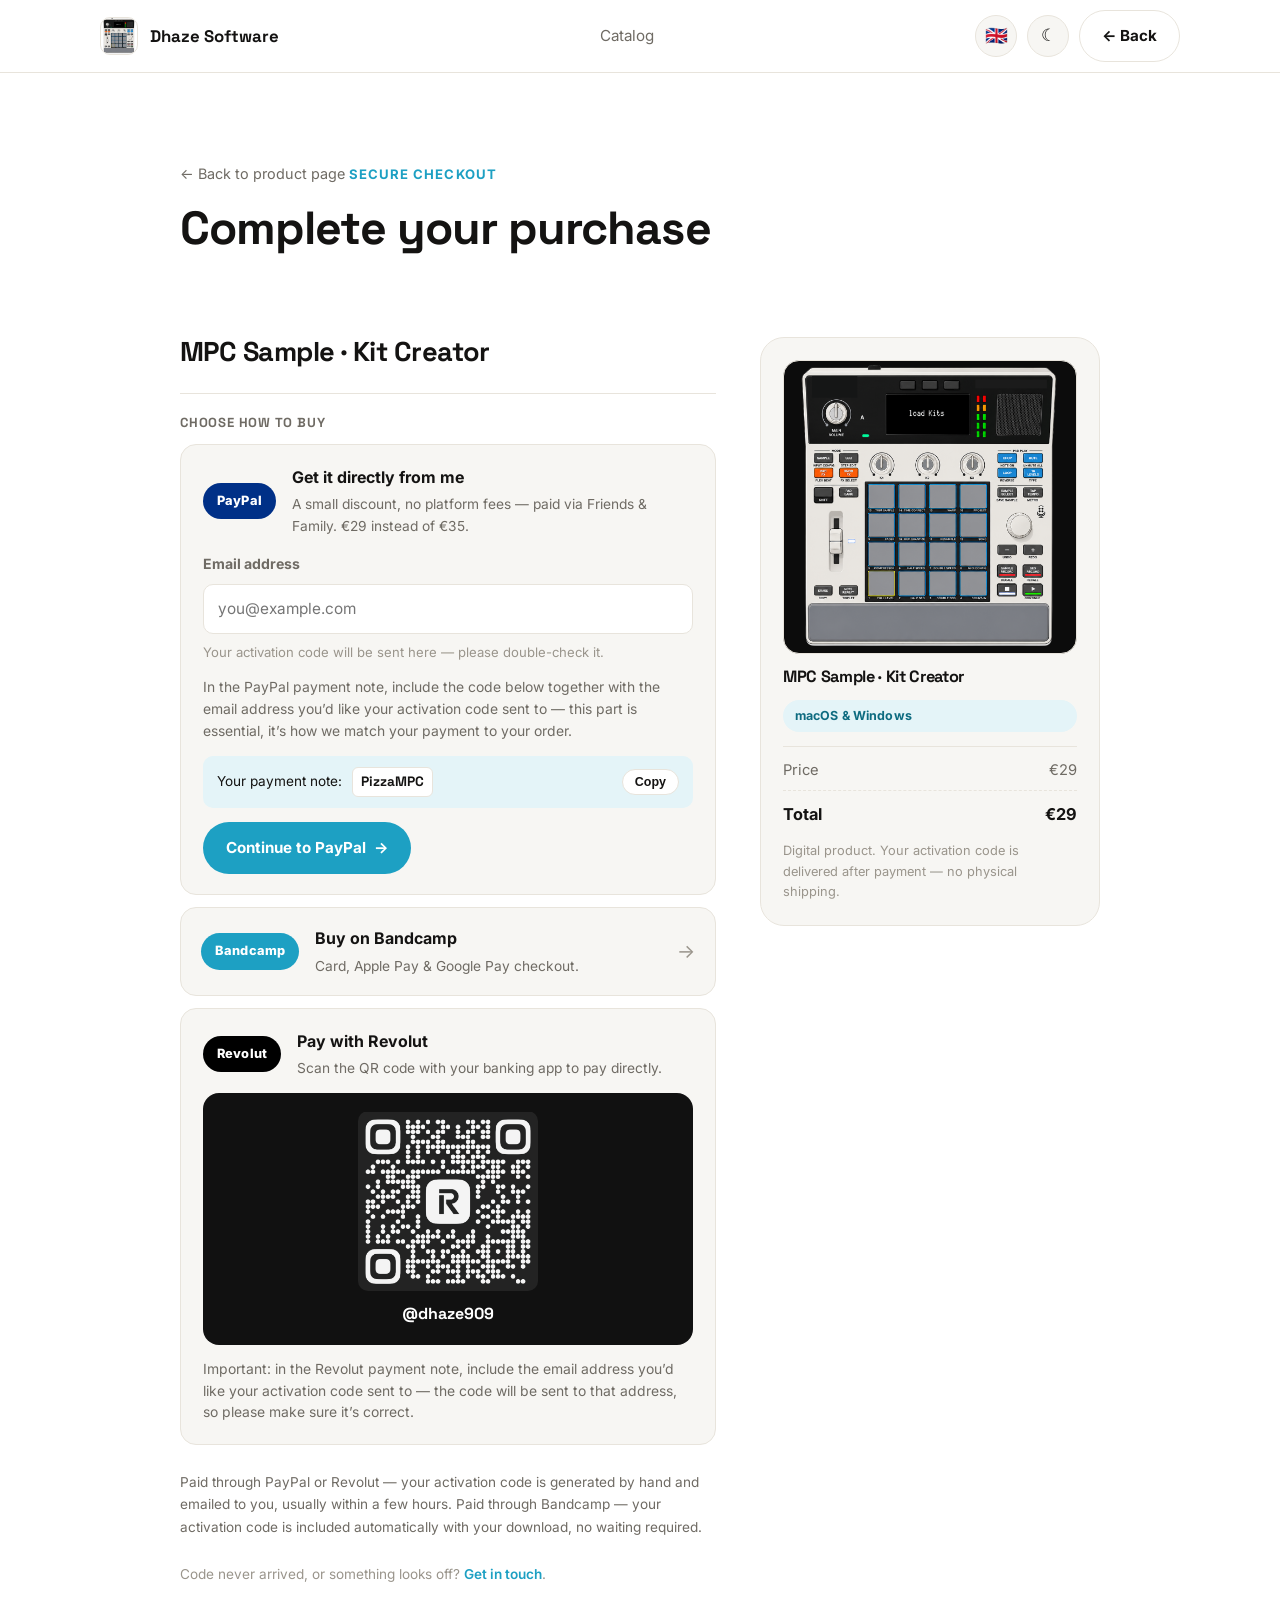
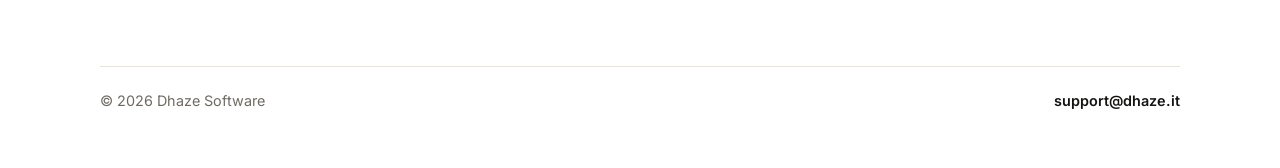
==== checkout.html @ 211a7dbd "Add files via upload" ====
<!DOCTYPE html>
<html lang="en">
<head>
<meta charset="UTF-8" />
<meta name="viewport" content="width=device-width, initial-scale=1.0" />
<title>Checkout — Dhaze Software</title>
<meta name="description" content="Complete your purchase — MPC Sample · Kit Creator." />
<meta name="robots" content="noindex" />
<link rel="icon" href="assets/logo-mpc-sample-kitmaker.png" />
<link rel="preconnect" href="https://fonts.googleapis.com" />
<link rel="preconnect" href="https://fonts.gstatic.com" crossorigin />
<link href="https://fonts.googleapis.com/css2?family=Inter:wght@400;500;600;700&family=Space+Grotesk:wght@500;600;700&display=swap" rel="stylesheet" />
<link rel="stylesheet" href="style.css" />
<script>
  (function () {
    var saved = localStorage.getItem('theme');
    var theme = saved || (window.matchMedia('(prefers-color-scheme: dark)').matches ? 'dark' : 'light');
    document.documentElement.setAttribute('data-theme', theme);
  })();
</script>
</head>
<body>

<header class="site-header">
  <div class="container nav">
    <a class="brand" href="index.html">
      <img src="assets/logo-mpc-sample-kitmaker.png" alt="Logo" />
      <span>Dhaze Software</span>
    </a>
    <nav class="nav-links">
      <a href="index.html#catalog" data-i18n="common.catalog">Catalog</a>
    </nav>
    <div class="nav-actions">
      <div id="lang-switcher"></div>
      <button class="theme-toggle" id="theme-toggle" type="button" data-i18n-aria="common.themeToggle" aria-label="Toggle dark mode">☾</button>
      <a class="btn btn-outline" id="back-link" href="index.html" data-i18n="common.back">← Back</a>
    </div>
  </div>
</header>

<main>

  <section class="product-hero">
    <div class="container" style="max-width:920px;">
      <a class="back-link" id="back-link-2" href="index.html" data-i18n="common.backToProduct">← Back to product page</a>
      <div class="kicker" data-i18n="checkout.kicker">Secure checkout</div>
      <h1 style="font-size:clamp(2rem,4.2vw,2.9rem);" data-i18n="checkout.title">Complete your purchase</h1>
    </div>
  </section>

  <section class="section">
    <div class="container" style="max-width:920px;">
      <div class="checkout-grid">

        <div class="checkout-form">

          <h2 id="co-product-title">MPC Sample · Kit Creator</h2>

          <div class="payment-section">
            <h3 data-i18n="checkout.payment.title">Choose how to buy</h3>

            <div class="payment-card payment-card--paypal">
              <div class="payment-card-head">
                <span class="payment-badge payment-badge--paypal">PayPal</span>
                <span class="payment-option-text">
                  <strong data-i18n="checkout.payment.paypal.title">Get it directly from me</strong>
                  <span data-i18n="checkout.payment.paypal.subtitle">A small discount, no platform fees — paid via Friends &amp; Family.</span>
                </span>
              </div>
              <div class="field">
                <label for="co-email" data-i18n="checkout.form.emailLabel">Email address</label>
                <input type="email" id="co-email" placeholder="you@example.com" data-i18n-placeholder="index.contact.emailPlaceholder" required autocomplete="email" />
                <p class="field-hint" data-i18n="checkout.form.emailHint">Your activation code will be sent here — please double-check it.</p>
              </div>
              <p class="payment-instructions" data-i18n="checkout.payment.paypal.instructions">In the PayPal payment note, include the code below together with the email address you'd like your activation code sent to — this part is essential, it's how we match your payment to your order.</p>
              <div class="payment-note">
                <span data-i18n="checkout.payment.paypal.noteLabel">Your payment note:</span>
                <code id="paypal-note-preview">PizzaMPC</code>
                <button type="button" class="copy-btn" id="paypal-copy-btn" data-i18n="checkout.payment.paypal.copy">Copy</button>
              </div>
              <a class="btn btn-accent payment-card-cta" id="paypal-option" href="https://paypal.me/dhaze909/29EUR" target="_blank" rel="noopener">
                <span data-i18n="checkout.payment.paypal.cta">Continue to PayPal</span> <span aria-hidden="true">→</span>
              </a>
            </div>

            <a class="payment-option payment-option--bandcamp" id="bandcamp-option" href="https://dhaze909.bandcamp.com/" target="_blank" rel="noopener">
              <span class="payment-badge payment-badge--bandcamp">Bandcamp</span>
              <span class="payment-option-text">
                <strong data-i18n="checkout.payment.bandcamp.title">Buy on Bandcamp</strong>
                <span data-i18n="checkout.payment.bandcamp.subtitle">Card, Apple Pay & Google Pay checkout.</span>
              </span>
              <span class="payment-option-arrow" aria-hidden="true">→</span>
            </a>

            <div class="payment-card payment-card--revolut">
              <div class="payment-card-head">
                <span class="payment-badge payment-badge--revolut">Revolut</span>
                <span class="payment-option-text">
                  <strong data-i18n="checkout.payment.revolut.title">Pay with Revolut</strong>
                  <span data-i18n="checkout.payment.revolut.subtitle">Scan the QR code with your banking app to pay directly.</span>
                </span>
              </div>
              <div class="revolut-qr-block">
                <img src="assets/revolut-qr.png" alt="Revolut payment QR code for @dhaze909" class="revolut-qr-img" />
                <span class="revolut-handle">@dhaze909</span>
              </div>
              <p class="payment-instructions" data-i18n="checkout.payment.revolut.instructions">Important: in the Revolut payment note, include the email address you'd like your activation code sent to — the code will be sent to that address, so please make sure it's correct.</p>
            </div>
          </div>

          <p class="delivery-note" data-i18n="checkout.delivery.note">Paid through PayPal or Revolut — your activation code is generated by hand and emailed to you, usually within a few hours. Paid through Bandcamp — your activation code is included automatically with your download, no waiting required.</p>

          <p class="help-note">
            <span data-i18n="checkout.help.prefix">Code never arrived, or something looks off?</span> <a href="mailto:support@dhaze.it" data-i18n="checkout.help.link">Get in touch</a>.
          </p>

        </div>

        <aside class="checkout-summary">
          <div class="summary-card">
            <div class="summary-thumb">
              <img src="assets/logo-mpc-sample-kitmaker.png" alt="MPC Sample Kit Creator" />
            </div>
            <h3 id="co-summary-title">MPC Sample · Kit Creator</h3>
            <span class="tag" data-i18n="index.product.tag2">macOS &amp; Windows</span>
            <div class="summary-rows">
              <div class="summary-row"><span data-i18n="checkout.summary.priceLabel">Price</span><span id="co-summary-price">€29</span></div>
              <div class="summary-row summary-total"><span data-i18n="checkout.summary.totalLabel">Total</span><span id="co-summary-total">€29</span></div>
            </div>
            <p class="summary-footnote" data-i18n="checkout.summary.footnote">Digital product. Your activation code is delivered after payment — no physical shipping.</p>
          </div>
        </aside>

      </div>
    </div>
  </section>

</main>

<footer>
  <div class="container footer-row">
    <div>© <span id="year"></span> Dhaze Software</div>
    <div><a href="mailto:support@dhaze.it">support@dhaze.it</a></div>
  </div>
</footer>

<script src="i18n.js"></script>
<script>
  (function () {
    var btn = document.getElementById('theme-toggle');
    if (!btn) return;
    function sync() {
      btn.textContent = document.documentElement.getAttribute('data-theme') === 'dark' ? '☀' : '☾';
    }
    btn.addEventListener('click', function () {
      var next = document.documentElement.getAttribute('data-theme') === 'dark' ? 'light' : 'dark';
      document.documentElement.setAttribute('data-theme', next);
      localStorage.setItem('theme', next);
      sync();
    });
    sync();
  })();
</script>
<script>
  document.getElementById('year').textContent = new Date().getFullYear();

  // Reads ?product=&price=&currency=&paypal=&bandcamp=&back=&code= from the
  // URL so this same checkout page can be reused for future products
  // without duplicating it. Example link from a product page:
  // checkout.html?product=MPC%20Sample%20Kit%20Creator&price=29&currency=EUR&paypal=https%3A%2F%2Fpaypal.me%2Fdhaze909%2F29EUR&bandcamp=https%3A%2F%2Fdhaze909.bandcamp.com%2F&back=mpc-sample-kit-creator.html&code=PizzaMPC
  (function () {
    const params = new URLSearchParams(window.location.search);
    const product = params.get('product') || 'MPC Sample · Kit Creator';
    const price = params.get('price') || '29';
    const currency = params.get('currency') || 'EUR';
    const symbol = currency === 'USD' ? '$' : currency === 'GBP' ? '£' : '€';
    const paypal = params.get('paypal');
    const bandcamp = params.get('bandcamp');
    const back = params.get('back');
    const code = params.get('code') || 'PizzaMPC';

    document.getElementById('co-product-title').textContent = product;
    document.getElementById('co-summary-title').textContent = product;
    document.getElementById('co-summary-price').textContent = symbol + price;
    document.getElementById('co-summary-total').textContent = symbol + price;

    if (paypal) document.getElementById('paypal-option').href = paypal;
    if (bandcamp) document.getElementById('bandcamp-option').href = bandcamp;

    if (back) {
      document.getElementById('back-link').href = back;
      document.getElementById('back-link-2').href = back;
    }

    // --- live PayPal payment-note preview + copy-to-clipboard ---
    const emailInput = document.getElementById('co-email');
    const notePreview = document.getElementById('paypal-note-preview');
    const copyBtn = document.getElementById('paypal-copy-btn');

    function currentNote() {
      const email = emailInput.value.trim();
      return email ? code + ' ' + email : code;
    }

    function refreshNotePreview() {
      notePreview.textContent = currentNote();
    }
    emailInput.addEventListener('input', refreshNotePreview);
    refreshNotePreview();

    copyBtn.addEventListener('click', function () {
      const text = currentNote();
      const done = function () {
        const original = window.I18N ? window.I18N.t('checkout.payment.paypal.copy', window.I18N.getLang()) : 'Copy';
        const copiedLabel = window.I18N ? window.I18N.t('checkout.payment.paypal.copied', window.I18N.getLang()) : 'Copied!';
        copyBtn.textContent = copiedLabel;
        setTimeout(function () { copyBtn.textContent = original; }, 1800);
      };
      if (navigator.clipboard && navigator.clipboard.writeText) {
        navigator.clipboard.writeText(text).then(done).catch(function () {});
      }
    });
  })();
</script>
</body>
</html>
---- style.css ----
/* =========================================================
   Design system — stile minimale Bandcamp / Gumroad
   Un solo foglio di stile condiviso da tutte le pagine del sito.
   ========================================================= */

:root{
  --bg:#ffffff;
  --surface:#f7f6f3;
  --surface-2:#f0eee8;
  --ink:#141312;
  --muted:#6f6b64;
  --faint:#9a958c;
  --line:#e8e4dc;
  --accent:#1da0c3;
  --accent-ink:#ffffff;
  --accent-soft:#e4f4f8;
  --contrast-bg:#141312;
  --contrast-ink:#ffffff;
  --radius-sm:10px;
  --radius-md:16px;
  --radius-lg:24px;
  --shadow-sm:0 2px 10px rgba(20,19,18,.05);
  --shadow-md:0 18px 40px rgba(20,19,18,.08);
  --maxw:1080px;
  --font-body:'Inter', -apple-system, BlinkMacSystemFont, 'Segoe UI', Helvetica, Arial, sans-serif;
  --font-display:'Space Grotesk', var(--font-body);
}

/* ---------- dark theme ---------- */
[data-theme="dark"]{
  --bg:#131211;
  --surface:#1c1b18;
  --surface-2:#242220;
  --ink:#f3f1ec;
  --muted:#aca79e;
  --faint:#78736a;
  --line:rgba(243,241,236,.12);
  --accent:#3fc4e0;
  --accent-ink:#08181b;
  --accent-soft:rgba(63,196,224,.16);
  --contrast-bg:#050505;
  --contrast-ink:#ffffff;
  --shadow-sm:0 4px 16px rgba(0,0,0,.35);
  --shadow-md:0 22px 54px rgba(0,0,0,.5);
}

*{ box-sizing:border-box; }
html{ scroll-behavior:smooth; }
body{
  margin:0;
  background:var(--bg);
  color:var(--ink);
  font-family:var(--font-body);
  line-height:1.6;
  -webkit-font-smoothing:antialiased;
  transition:background .2s ease, color .2s ease;
}
img{ max-width:100%; display:block; }
a{ color:inherit; text-decoration:none; }
h1,h2,h3,h4{ font-family:var(--font-display); letter-spacing:-.02em; line-height:1.08; margin:0; }
p{ margin:0; }
ul{ margin:0; padding:0; list-style:none; }

.container{ width:min(calc(100% - 40px), var(--maxw)); margin:0 auto; }

/* ---------- header ---------- */
.site-header{
  position:sticky; top:0; z-index:30;
  background:color-mix(in srgb, var(--bg) 88%, transparent);
  backdrop-filter:blur(10px);
  border-bottom:1px solid var(--line);
}
.nav{
  display:flex; align-items:center; justify-content:space-between;
  min-height:72px; gap:20px;
}
.brand{ display:flex; align-items:center; gap:12px; font-weight:700; font-family:var(--font-display); font-size:1.05rem; }
.brand img{
  width:38px; height:38px; object-fit:cover; border-radius:10px;
  border:1px solid var(--line);
}
.nav-links{ display:flex; gap:28px; font-size:.95rem; color:var(--muted); }
.nav-links a:hover{ color:var(--ink); }
.nav-actions{ display:flex; align-items:center; gap:10px; }

.theme-toggle{
  width:42px; height:42px; border-radius:50%; border:1px solid var(--line);
  background:var(--surface); color:var(--ink); cursor:pointer;
  display:grid; place-items:center; font-size:1.05rem; line-height:1;
  transition:.15s ease;
}
.theme-toggle:hover{ border-color:var(--accent); color:var(--accent); }

/* ---------- language switcher ---------- */
.lang-switcher{ position:relative; }
.lang-btn{
  width:42px; height:42px; border-radius:50%; border:1px solid var(--line);
  background:var(--surface); cursor:pointer;
  display:grid; place-items:center; font-size:1.15rem; line-height:1;
  transition:.15s ease;
}
.lang-btn:hover{ border-color:var(--accent); }
.lang-menu{
  position:absolute; top:calc(100% + 8px); right:0; z-index:40;
  background:var(--surface); border:1px solid var(--line); border-radius:14px;
  box-shadow:var(--shadow-md); padding:6px; min-width:168px;
  display:flex; flex-direction:column; gap:2px;
  opacity:0; visibility:hidden; transform:translateY(-6px);
  transition:.15s ease;
}
.lang-switcher.open .lang-menu{ opacity:1; visibility:visible; transform:translateY(0); }
.lang-option{
  display:flex; align-items:center; gap:10px; width:100%;
  padding:9px 10px; border-radius:9px; border:none; background:transparent;
  color:var(--ink); font-family:inherit; font-size:.9rem; font-weight:600;
  text-align:left; cursor:pointer; transition:.12s ease;
}
.lang-option:hover{ background:var(--surface-2); }
.lang-option.active{ background:var(--accent-soft); color:var(--accent); }
.lang-flag{ font-size:1.1rem; line-height:1; }

/* ---------- buttons ---------- */
.btn{
  display:inline-flex; align-items:center; justify-content:center; gap:8px;
  padding:13px 22px; border-radius:999px; font-weight:700; font-size:.95rem;
  border:1px solid transparent; cursor:pointer; transition:.15s ease;
}
.btn-primary{ background:var(--contrast-bg); color:var(--contrast-ink); }
.btn-primary:hover{ filter:brightness(1.2); transform:translateY(-1px); }
.btn-outline{ background:transparent; border-color:var(--line); color:var(--ink); }
.btn-outline:hover{ border-color:var(--ink); }
.btn-accent{ background:var(--accent); color:var(--accent-ink); }
.btn-accent:hover{ filter:brightness(.94); transform:translateY(-1px); }

/* ---------- hero ---------- */
.hero{ padding:clamp(56px,9vw,104px) 0 48px; }
.kicker{
  display:inline-flex; align-items:center; gap:8px;
  font-size:.82rem; font-weight:700; letter-spacing:.08em; text-transform:uppercase;
  color:var(--accent); margin-bottom:16px;
}
.hero h1{ font-size:clamp(2.4rem,5.4vw,4rem); max-width:16ch; }
.hero p.lead{
  margin-top:18px; color:var(--muted); font-size:1.08rem; max-width:56ch;
}

/* ---------- section head ---------- */
.section{ padding:44px 0; }
.section-head{
  display:flex; align-items:flex-end; justify-content:space-between; gap:20px;
  margin-bottom:28px; border-bottom:1px solid var(--line); padding-bottom:20px;
}
.section-head h2{ font-size:clamp(1.6rem,3vw,2.2rem); }
.section-head p{ color:var(--muted); margin-top:6px; }

/* ---------- product grid ---------- */
.product-grid{
  display:grid; grid-template-columns:repeat(3,1fr); gap:22px;
}
.product-card{
  display:flex; flex-direction:column;
  background:var(--surface);
  border:1px solid var(--line);
  border-radius:var(--radius-lg);
  overflow:hidden;
  transition:.18s ease;
}
a.product-card:hover{
  transform:translateY(-4px);
  box-shadow:var(--shadow-md);
  border-color:#d8d3c8;
}
.product-card .art{
  position:relative;
  aspect-ratio:1/1; width:100%; overflow:hidden; background:#101010;
  border-bottom:1px solid var(--line);
}
.product-card .art img{ width:100%; height:100%; object-fit:cover; }
.price-badge{
  position:absolute; top:14px; right:14px; z-index:2;
  padding:7px 13px; border-radius:999px; font-weight:700; font-size:.85rem;
  background:rgba(20,19,18,.85); color:#fff; backdrop-filter:blur(6px);
}
.product-card .art.placeholder-art{
  display:grid; place-items:center; color:var(--faint);
  font-size:2.4rem; font-family:var(--font-display); background:var(--surface-2);
}
.product-info{ padding:20px 22px 24px; display:flex; flex-direction:column; gap:10px; flex:1; }
.product-info h3{ font-size:1.15rem; }
.product-info p{ color:var(--muted); font-size:.93rem; }
.tag{
  align-self:flex-start; margin-top:auto;
  padding:6px 12px; border-radius:999px; font-size:.78rem; font-weight:700;
  background:var(--accent-soft); color:#0d6b80; letter-spacing:.01em;
}
.tag-row{ display:flex; flex-wrap:wrap; gap:8px; margin-top:auto; }
.tag-row .tag{ margin-top:0; }
.product-card.placeholder{ opacity:.75; }
.product-card.placeholder .product-info p{ color:var(--faint); }

/* ---------- about / info ---------- */
.about-grid{ display:grid; grid-template-columns:1.1fr .9fr; gap:32px; align-items:start; }
.about-card{
  background:var(--surface); border:1px solid var(--line); border-radius:var(--radius-lg);
  padding:26px;
}
.about-card h3{ font-size:1.05rem; margin-bottom:8px; }
.about-card p{ color:var(--muted); font-size:.95rem; }

/* ---------- contact form ---------- */
.contact-form{
  display:grid; gap:18px; max-width:560px;
  background:var(--surface); border:1px solid var(--line); border-radius:var(--radius-lg);
  padding:28px;
}
.form-row{ display:grid; gap:8px; }
.form-row label{ font-size:.88rem; font-weight:700; color:var(--muted); }
.form-row input, .form-row textarea{
  font:inherit; font-size:.96rem; color:var(--ink); background:var(--bg);
  border:1px solid var(--line); border-radius:var(--radius-sm); padding:12px 14px;
  resize:vertical; transition:.15s ease;
}
.form-row input:focus, .form-row textarea:focus{
  outline:none; border-color:var(--accent); box-shadow:0 0 0 3px var(--accent-soft);
}
.contact-form .btn{ justify-self:start; }
.form-status{ font-size:.9rem; margin:0; min-height:1.2em; }
.form-status.ok{ color:#1a8a4a; }
[data-theme="dark"] .form-status.ok{ color:#4fd487; }
.form-status.err{ color:#c0392b; }
[data-theme="dark"] .form-status.err{ color:#ff8a75; }

/* ---------- footer ---------- */
footer{ padding:36px 0 56px; }
.footer-row{
  border-top:1px solid var(--line); padding-top:22px;
  display:flex; justify-content:space-between; flex-wrap:wrap; gap:14px;
  color:var(--muted); font-size:.9rem;
}
.footer-row a{ color:var(--ink); font-weight:600; }
.footer-row a:hover{ color:var(--accent); }

/* ---------- product detail page ---------- */
.product-hero{ padding:clamp(48px,8vw,88px) 0 40px; }
.product-hero-grid{ display:grid; grid-template-columns:1.05fr .95fr; gap:36px; align-items:center; }
.cover-frame{
  border:1px solid var(--line); border-radius:var(--radius-lg); overflow:hidden;
  background:#0c0c0c; box-shadow:var(--shadow-md); aspect-ratio:1/1;
}
.cover-frame img{ width:100%; height:100%; object-fit:cover; }
.back-link{ display:inline-flex; align-items:center; gap:8px; color:var(--muted); font-size:.9rem; margin-bottom:18px; }
.back-link:hover{ color:var(--ink); }
.meta-row{ display:flex; flex-wrap:wrap; gap:10px; margin-top:20px; }
.meta-row span{
  padding:9px 14px; border-radius:999px; background:var(--surface); border:1px solid var(--line);
  font-size:.88rem; color:var(--muted);
}
.btn-row{ display:flex; align-items:center; gap:12px; flex-wrap:wrap; margin-top:26px; }
.note-text{ color:var(--muted); font-size:.85rem; margin-top:12px; }
.price{ font-family:var(--font-display); font-weight:700; font-size:1.4rem; }
.price small{ font-family:var(--font-body); font-weight:500; color:var(--muted); font-size:.85rem; }

/* ---------- callout (visible delivery info) ---------- */
.callout{
  margin-top:20px; padding:18px 20px; border-radius:var(--radius-md);
  background:var(--accent-soft); border:1px solid rgba(29,160,195,.28);
  font-size:.93rem; color:var(--ink); display:flex; gap:12px; align-items:flex-start;
}
.callout .callout-icon{
  flex:none; width:26px; height:26px; border-radius:50%; background:var(--accent);
  color:#fff; display:grid; place-items:center; font-size:.85rem; font-weight:700;
}
.callout strong{ color:var(--ink); }
.callout p{ color:var(--ink); }
.callout p{ margin:0; }

/* ---------- checkout / pre-payment instructions page ---------- */
.step-list{ display:grid; gap:16px; counter-reset:step; }
.step-card{
  display:flex; gap:18px; align-items:flex-start;
  border:1px solid var(--line); border-radius:var(--radius-md); background:var(--surface);
  padding:22px 24px;
}
.step-num{
  flex:none; width:36px; height:36px; border-radius:50%; background:var(--contrast-bg); color:var(--contrast-ink);
  display:grid; place-items:center; font-family:var(--font-display); font-weight:700;
}
.step-card h3{ font-size:1.05rem; margin-bottom:6px; }
.step-card p{ color:var(--muted); font-size:.94rem; }
.step-card code, .step-card strong.highlight{
  display:inline-block; margin-top:6px; padding:6px 10px; border-radius:8px;
  background:var(--surface-2); border:1px solid var(--line); font-family:var(--font-display);
  font-weight:600; color:var(--ink);
}
.feature-list{ display:grid; gap:16px; }
.feature-item{
  border:1px solid var(--line); border-radius:var(--radius-md); background:var(--surface);
  padding:22px 24px;
}
.feature-item h3{ font-size:1.1rem; margin-bottom:8px; }
.feature-item p{ color:var(--muted); font-size:.95rem; }
.feature-item ul{ margin-top:10px; display:grid; gap:6px; }
.feature-item li{ color:var(--muted); font-size:.92rem; padding-left:16px; position:relative; }
.feature-item li::before{
  content:''; position:absolute; left:0; top:.6em; width:6px; height:6px; border-radius:50%;
  background:var(--accent);
}
.photo-strip{ display:grid; grid-template-columns:repeat(3,1fr); gap:18px; }
.photo-strip figure{
  margin:0; border-radius:var(--radius-md); overflow:hidden; border:1px solid var(--line);
  aspect-ratio:4/5; background:#0c0c0c;
}
.photo-strip img{ width:100%; height:100%; object-fit:cover; }

/* ---------- screenshot gallery (auto-rotating, real product UI) ---------- */
.gallery-window{
  position:relative; border-radius:var(--radius-lg); overflow:hidden;
  border:1px solid var(--line); background:#111; box-shadow:var(--shadow-md);
}
.gallery-window .bar{
  position:relative; z-index:2; display:flex; gap:7px; padding:14px 18px;
  background:#1a1a1a; border-bottom:1px solid rgba(255,255,255,.06);
}
.gallery-window .bar span{ width:11px; height:11px; border-radius:50%; background:#3a3a3a; }
.gallery-stage{ position:relative; aspect-ratio:16/10; background:#111; }
.gallery-slide{
  position:absolute; inset:0; display:flex; align-items:center; justify-content:center;
  opacity:0; transition:opacity .7s ease; padding:26px;
}
.gallery-slide.active{ opacity:1; z-index:1; }
.gallery-slide img{ max-width:100%; max-height:100%; object-fit:contain; }
.gallery-arrow{
  position:absolute; top:50%; transform:translateY(-50%); z-index:3;
  width:44px; height:44px; border-radius:50%; border:1px solid rgba(255,255,255,.25);
  background:rgba(10,10,10,.55); color:#fff; display:grid; place-items:center; cursor:pointer;
  font-size:1.2rem; line-height:1; backdrop-filter:blur(6px); transition:.15s ease;
}
.gallery-arrow:hover{ background:rgba(10,10,10,.8); }
.gallery-arrow.prev{ left:16px; }
.gallery-arrow.next{ right:16px; }
.gallery-caption{ padding:24px 26px; background:var(--surface); border-top:1px solid var(--line); min-height:1px; }
.gallery-caption h3{ font-size:1.2rem; margin-bottom:8px; }
.gallery-caption p{ color:var(--muted); font-size:.96rem; max-width:66ch; margin:0; }
.gallery-dots{ display:flex; gap:8px; margin-top:16px; justify-content:center; }
.gallery-dot{
  width:9px; height:9px; border-radius:999px; background:var(--line); border:none; cursor:pointer;
  padding:0; transition:.2s ease;
}
.gallery-dot.active{ background:var(--accent); width:24px; }
@media (max-width:640px){
  .gallery-arrow{ width:36px; height:36px; font-size:1rem; }
  .gallery-caption{ padding:18px; }
}
.cta-band{
  background:var(--contrast-bg); color:var(--contrast-ink); border-radius:var(--radius-lg);
  padding:clamp(28px,5vw,48px); display:flex; align-items:center; justify-content:space-between;
  gap:24px; flex-wrap:wrap;
}
.cta-band h2{ font-size:clamp(1.5rem,3vw,2.1rem); color:var(--contrast-ink); max-width:26ch; }
.cta-band p{ color:rgba(255,255,255,.7); margin-top:8px; max-width:44ch; }
.cta-band .btn-outline{ border-color:rgba(255,255,255,.3); color:#fff; }
.cta-band .btn-outline:hover{ border-color:#fff; }

/* ---------- checkout (two-column purchase page) ---------- */
.checkout-grid{
  display:grid; grid-template-columns:1fr 340px; gap:44px; align-items:start;
}
.checkout-form{ display:grid; gap:26px; }
.checkout-form > h2{ font-size:clamp(1.35rem,2.6vw,1.7rem); }

.field{ display:grid; gap:8px; }
.field label{ font-size:.88rem; font-weight:700; color:var(--muted); }
.field input, .field select{
  font:inherit; font-size:.96rem; color:var(--ink); background:var(--bg);
  border:1px solid var(--line); border-radius:var(--radius-sm); padding:12px 14px;
  transition:.15s ease;
}
.field select{ appearance:none; cursor:pointer;
  background-image:url("data:image/svg+xml;utf8,<svg xmlns='http://www.w3.org/2000/svg' viewBox='0 0 20 20' fill='none'><path d='M5 7l5 5 5-5' stroke='%236f6b64' stroke-width='1.6' stroke-linecap='round' stroke-linejoin='round'/></svg>");
  background-repeat:no-repeat; background-position:right 14px center; padding-right:36px;
}
.field input:focus, .field select:focus{
  outline:none; border-color:var(--accent); box-shadow:0 0 0 3px var(--accent-soft);
}
.field-hint{ font-size:.82rem; color:var(--faint); }

.payment-card .field{ padding-top:2px; }

.revolut-qr-block{
  display:flex; flex-direction:column; align-items:center; gap:10px;
  padding:18px; border-radius:var(--radius-md); background:#111;
}
.revolut-qr-img{
  width:180px; height:180px; object-fit:contain; border-radius:var(--radius-sm);
}
.revolut-handle{ font-family:var(--font-display); font-weight:700; color:#fff; font-size:1rem; }

.payment-section{ display:grid; gap:12px; padding-top:22px; border-top:1px solid var(--line); }
.payment-section > h3{ font-size:.82rem; font-weight:700; color:var(--muted); text-transform:uppercase; letter-spacing:.06em; margin-bottom:2px; }

.payment-option{
  display:flex; align-items:center; gap:16px;
  border:1px solid var(--line); border-radius:var(--radius-md); background:var(--surface);
  padding:18px 20px; transition:.15s ease;
}
.payment-option:hover{ border-color:var(--accent); transform:translateY(-1px); box-shadow:var(--shadow-sm); }
.payment-badge{
  flex:none; padding:8px 14px; border-radius:999px; font-weight:800; font-size:.8rem; letter-spacing:.01em;
}
.payment-badge--paypal{ background:#003087; color:#fff; }
.payment-badge--bandcamp{ background:var(--accent); color:var(--accent-ink); }
.payment-badge--revolut{ background:#000000; color:#fff; }
.payment-option-text{ display:flex; flex-direction:column; gap:3px; flex:1; }
.payment-option-text strong{ font-size:1rem; color:var(--ink); }
.payment-option-text span{ font-size:.86rem; color:var(--muted); }
.payment-option-arrow{ flex:none; color:var(--faint); font-size:1.2rem; transition:.15s ease; }
.payment-option:hover .payment-option-arrow{ color:var(--accent); transform:translateX(3px); }

.payment-card{
  border:1px solid var(--line); border-radius:var(--radius-md); background:var(--surface);
  padding:20px 22px; display:grid; gap:14px;
}
.payment-card-head{ display:flex; align-items:center; gap:16px; }
.payment-instructions{ font-size:.87rem; color:var(--muted); line-height:1.55; margin:0; }
.payment-card .payment-note{ margin:0; }
.payment-card-cta{ justify-self:start; }

.payment-note{
  display:flex; align-items:center; gap:10px; flex-wrap:wrap;
  margin:-2px 0 4px; padding:11px 14px; border-radius:var(--radius-sm);
  background:var(--accent-soft); font-size:.85rem; color:var(--ink);
}
.payment-note code{
  font-family:var(--font-display); font-weight:700; background:var(--bg);
  border:1px solid var(--line); border-radius:6px; padding:3px 8px;
}
.copy-btn{
  border:1px solid var(--line); background:var(--bg); color:var(--ink);
  border-radius:999px; padding:5px 12px; font-size:.78rem; font-weight:700; cursor:pointer;
  transition:.15s ease; margin-left:auto;
}
.copy-btn:hover{ border-color:var(--accent); color:var(--accent); }

.delivery-note{ font-size:.85rem; color:var(--muted); line-height:1.65; }
.help-note{ font-size:.85rem; color:var(--faint); }
.help-note a{ color:var(--accent); font-weight:600; }

.checkout-summary{ position:sticky; top:96px; }
.summary-card{
  border:1px solid var(--line); border-radius:var(--radius-lg); background:var(--surface);
  padding:22px; display:grid; gap:14px;
}
.summary-thumb{
  border-radius:var(--radius-md); overflow:hidden; border:1px solid var(--line);
  background:#0c0c0c; aspect-ratio:1/1;
}
.summary-thumb img{ width:100%; height:100%; object-fit:cover; }
.summary-card h3{ font-size:1.02rem; }
.summary-card .tag{ align-self:flex-start; }
.summary-rows{ display:grid; gap:8px; padding-top:12px; border-top:1px solid var(--line); }
.summary-row{ display:flex; justify-content:space-between; font-size:.92rem; color:var(--muted); }
.summary-row.summary-total{ color:var(--ink); font-weight:700; font-size:1.02rem; padding-top:10px; border-top:1px dashed var(--line); }
.summary-footnote{ font-size:.8rem; color:var(--faint); }

/* ---------- responsive ---------- */
@media (max-width:900px){
  .product-grid{ grid-template-columns:repeat(2,1fr); }
  .about-grid, .product-hero-grid{ grid-template-columns:1fr; }
  .photo-strip{ grid-template-columns:repeat(3,1fr); gap:10px; }
  .nav-links{ display:none; }
  .checkout-grid{ grid-template-columns:1fr; }
  .checkout-summary{ position:static; order:-1; }
}
@media (max-width:560px){
  .product-grid{ grid-template-columns:1fr; }
  .photo-strip{ grid-template-columns:1fr 1fr; }
  .cta-band{ flex-direction:column; align-items:flex-start; }
}
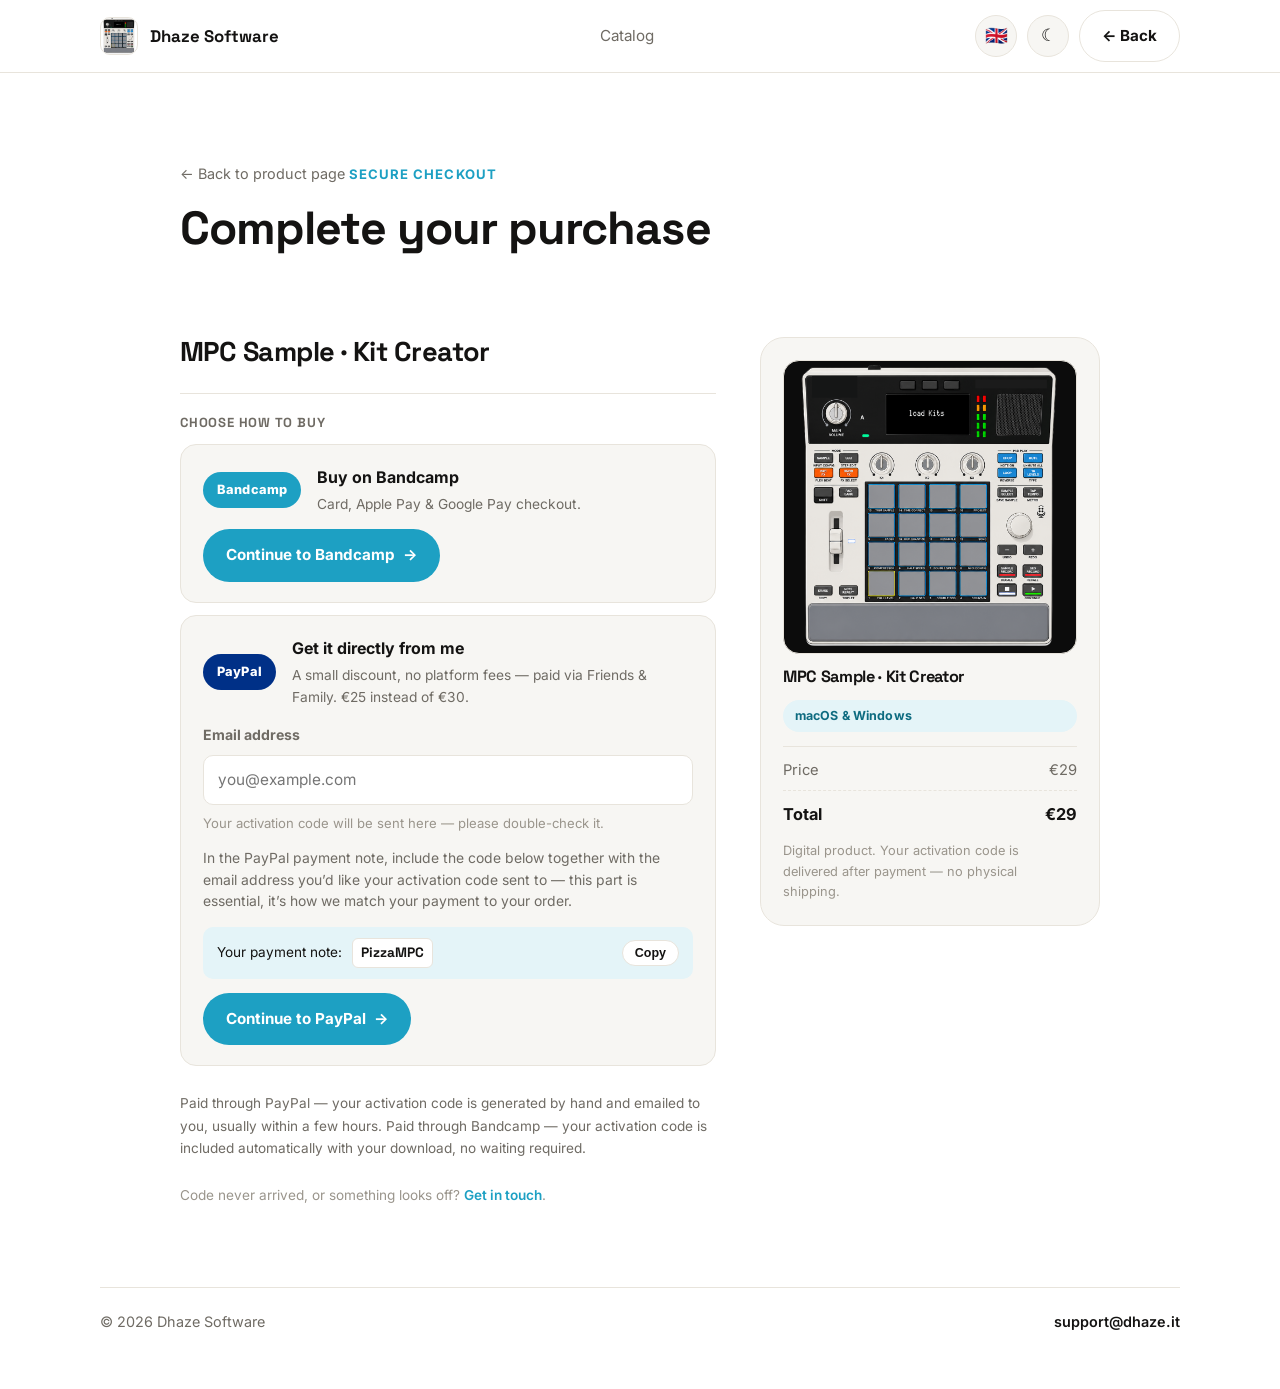
==== commit 994d52c3: "Add Bandcamp payment option to checkout page" ====
--- a/checkout.html
+++ b/checkout.html
@@ -59,6 +59,19 @@
           <div class="payment-section">
             <h3 data-i18n="checkout.payment.title">Choose how to buy</h3>
 
+            <div class="payment-card payment-card--bandcamp">
+              <div class="payment-card-head">
+                <span class="payment-badge payment-badge--bandcamp">Bandcamp</span>
+                <span class="payment-option-text">
+                  <strong data-i18n="checkout.payment.bandcamp.title">Buy on Bandcamp</strong>
+                  <span data-i18n="checkout.payment.bandcamp.subtitle">Card, Apple Pay & Google Pay checkout.</span>
+                </span>
+              </div>
+              <a class="btn btn-accent payment-card-cta" id="bandcamp-option" href="https://dhaze909.bandcamp.com/" target="_blank" rel="noopener">
+                <span data-i18n="checkout.payment.bandcamp.cta">Continue to Bandcamp</span> <span aria-hidden="true">→</span>
+              </a>
+            </div>
+
             <div class="payment-card payment-card--paypal">
               <div class="payment-card-head">
                 <span class="payment-badge payment-badge--paypal">PayPal</span>
@@ -81,30 +94,6 @@
               <a class="btn btn-accent payment-card-cta" id="paypal-option" href="https://paypal.me/dhaze909/29EUR" target="_blank" rel="noopener">
                 <span data-i18n="checkout.payment.paypal.cta">Continue to PayPal</span> <span aria-hidden="true">→</span>
               </a>
-            </div>
-
-            <a class="payment-option payment-option--bandcamp" id="bandcamp-option" href="https://dhaze909.bandcamp.com/" target="_blank" rel="noopener">
-              <span class="payment-badge payment-badge--bandcamp">Bandcamp</span>
-              <span class="payment-option-text">
-                <strong data-i18n="checkout.payment.bandcamp.title">Buy on Bandcamp</strong>
-                <span data-i18n="checkout.payment.bandcamp.subtitle">Card, Apple Pay & Google Pay checkout.</span>
-              </span>
-              <span class="payment-option-arrow" aria-hidden="true">→</span>
-            </a>
-
-            <div class="payment-card payment-card--revolut">
-              <div class="payment-card-head">
-                <span class="payment-badge payment-badge--revolut">Revolut</span>
-                <span class="payment-option-text">
-                  <strong data-i18n="checkout.payment.revolut.title">Pay with Revolut</strong>
-                  <span data-i18n="checkout.payment.revolut.subtitle">Scan the QR code with your banking app to pay directly.</span>
-                </span>
-              </div>
-              <div class="revolut-qr-block">
-                <img src="assets/revolut-qr.png" alt="Revolut payment QR code for @dhaze909" class="revolut-qr-img" />
-                <span class="revolut-handle">@dhaze909</span>
-              </div>
-              <p class="payment-instructions" data-i18n="checkout.payment.revolut.instructions">Important: in the Revolut payment note, include the email address you'd like your activation code sent to — the code will be sent to that address, so please make sure it's correct.</p>
             </div>
           </div>
 
--- a/style.css
+++ b/style.css
@@ -386,15 +386,6 @@
 
 .payment-card .field{ padding-top:2px; }
 
-.revolut-qr-block{
-  display:flex; flex-direction:column; align-items:center; gap:10px;
-  padding:18px; border-radius:var(--radius-md); background:#111;
-}
-.revolut-qr-img{
-  width:180px; height:180px; object-fit:contain; border-radius:var(--radius-sm);
-}
-.revolut-handle{ font-family:var(--font-display); font-weight:700; color:#fff; font-size:1rem; }
-
 .payment-section{ display:grid; gap:12px; padding-top:22px; border-top:1px solid var(--line); }
 .payment-section > h3{ font-size:.82rem; font-weight:700; color:var(--muted); text-transform:uppercase; letter-spacing:.06em; margin-bottom:2px; }
 
@@ -409,7 +400,6 @@
 }
 .payment-badge--paypal{ background:#003087; color:#fff; }
 .payment-badge--bandcamp{ background:var(--accent); color:var(--accent-ink); }
-.payment-badge--revolut{ background:#000000; color:#fff; }
 .payment-option-text{ display:flex; flex-direction:column; gap:3px; flex:1; }
 .payment-option-text strong{ font-size:1rem; color:var(--ink); }
 .payment-option-text span{ font-size:.86rem; color:var(--muted); }
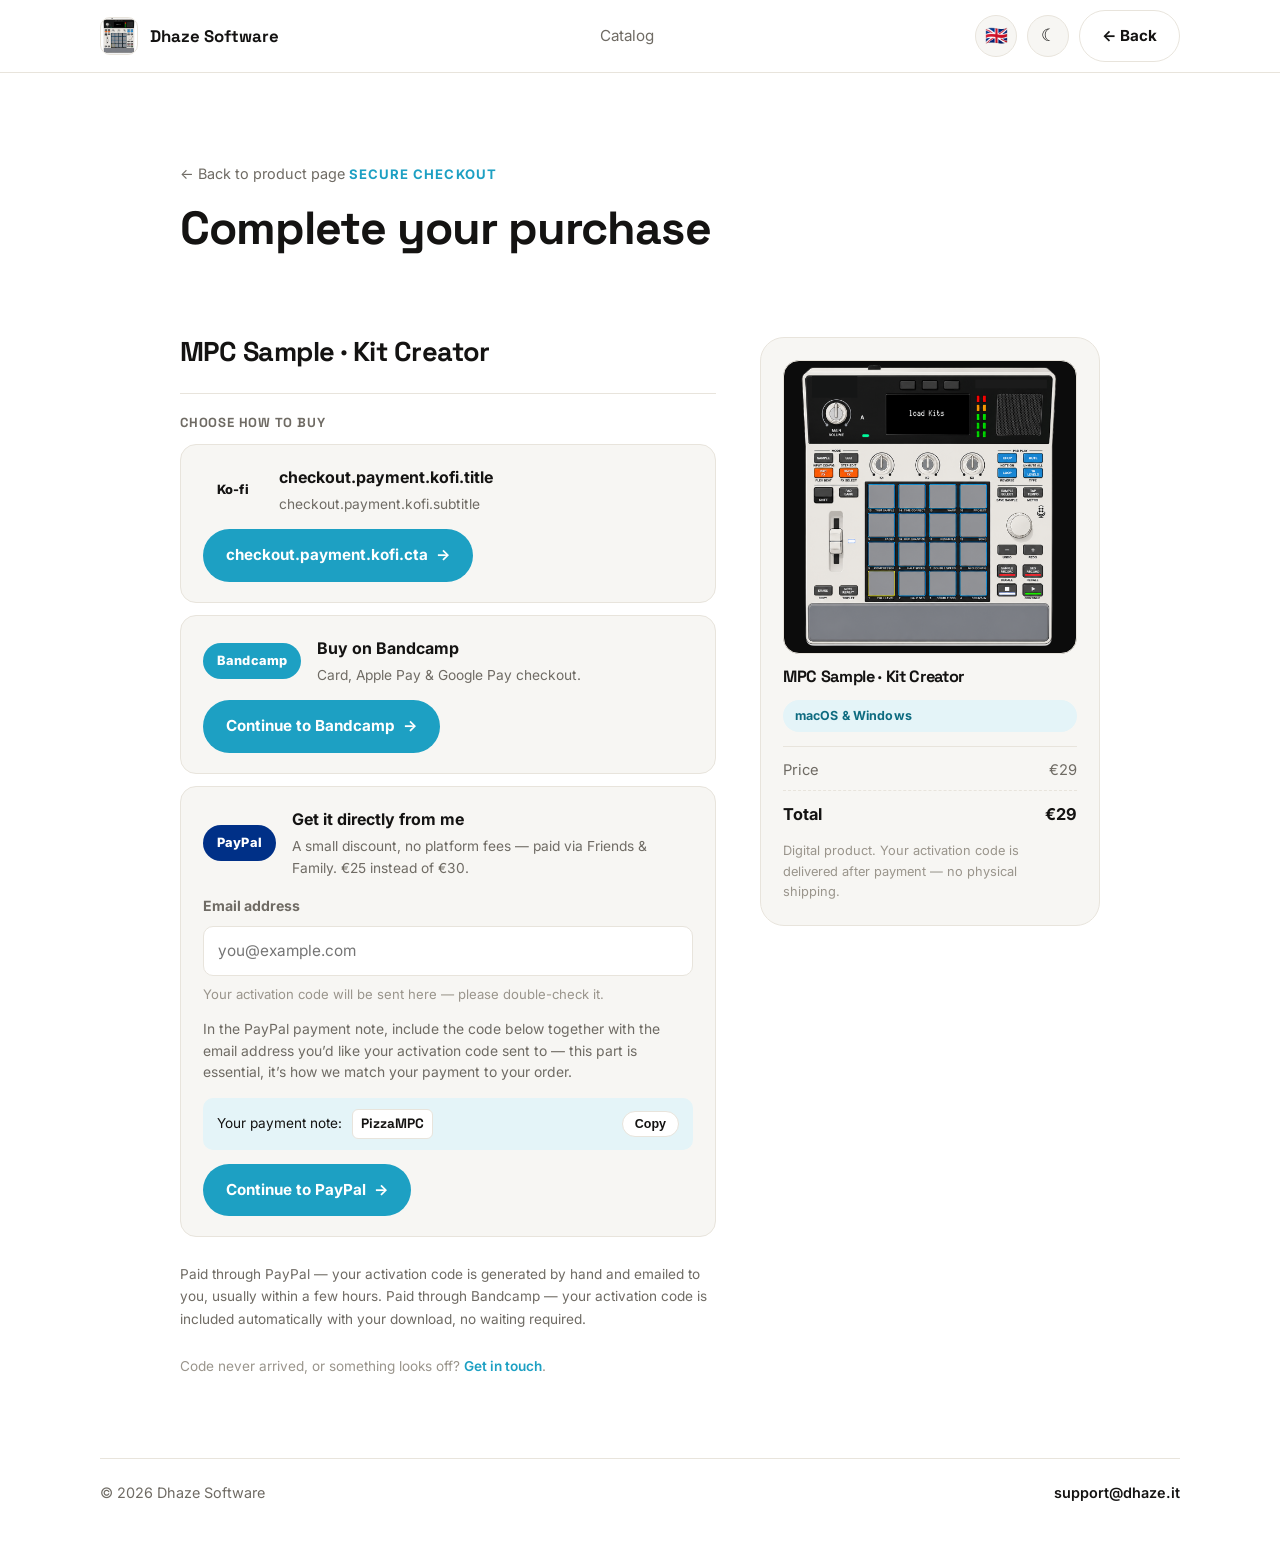
==== commit 338d3c5d: "Add Ko-fi payment option to checkout page" ====
--- a/checkout.html
+++ b/checkout.html
@@ -59,6 +59,19 @@
           <div class="payment-section">
             <h3 data-i18n="checkout.payment.title">Choose how to buy</h3>
 
+            <div class="payment-card payment-card--kofi">
+              <div class="payment-card-head">
+                <span class="payment-badge payment-badge--kofi">Ko-fi</span>
+                <span class="payment-option-text">
+                  <strong data-i18n="checkout.payment.kofi.title">Buy on Ko-fi</strong>
+                  <span data-i18n="checkout.payment.kofi.subtitle">Card checkout, code included with your download.</span>
+                </span>
+              </div>
+              <a class="btn btn-accent payment-card-cta" id="kofi-option" href="https://ko-fi.com/s/409e4308f4" target="_blank" rel="noopener">
+                <span data-i18n="checkout.payment.kofi.cta">Continue to Ko-fi</span> <span aria-hidden="true">→</span>
+              </a>
+            </div>
+
             <div class="payment-card payment-card--bandcamp">
               <div class="payment-card-head">
                 <span class="payment-badge payment-badge--bandcamp">Bandcamp</span>
@@ -153,10 +166,10 @@
 <script>
   document.getElementById('year').textContent = new Date().getFullYear();
 
-  // Reads ?product=&price=&currency=&paypal=&bandcamp=&back=&code= from the
+  // Reads ?product=&price=&currency=&paypal=&bandcamp=&kofi=&back=&code= from the
   // URL so this same checkout page can be reused for future products
   // without duplicating it. Example link from a product page:
-  // checkout.html?product=MPC%20Sample%20Kit%20Creator&price=29&currency=EUR&paypal=https%3A%2F%2Fpaypal.me%2Fdhaze909%2F29EUR&bandcamp=https%3A%2F%2Fdhaze909.bandcamp.com%2F&back=mpc-sample-kit-creator.html&code=PizzaMPC
+  // checkout.html?product=MPC%20Sample%20Kit%20Creator&price=29&currency=EUR&paypal=https%3A%2F%2Fpaypal.me%2Fdhaze909%2F29EUR&bandcamp=https%3A%2F%2Fdhaze909.bandcamp.com%2F&kofi=https%3A%2F%2Fko-fi.com%2Fs%2F409e4308f4&back=mpc-sample-kit-creator.html&code=PizzaMPC
   (function () {
     const params = new URLSearchParams(window.location.search);
     const product = params.get('product') || 'MPC Sample · Kit Creator';
@@ -165,6 +178,7 @@
     const symbol = currency === 'USD' ? '$' : currency === 'GBP' ? '£' : '€';
     const paypal = params.get('paypal');
     const bandcamp = params.get('bandcamp');
+    const kofi = params.get('kofi');
     const back = params.get('back');
     const code = params.get('code') || 'PizzaMPC';
 
@@ -175,6 +189,7 @@
 
     if (paypal) document.getElementById('paypal-option').href = paypal;
     if (bandcamp) document.getElementById('bandcamp-option').href = bandcamp;
+    if (kofi) document.getElementById('kofi-option').href = kofi;
 
     if (back) {
       document.getElementById('back-link').href = back;
